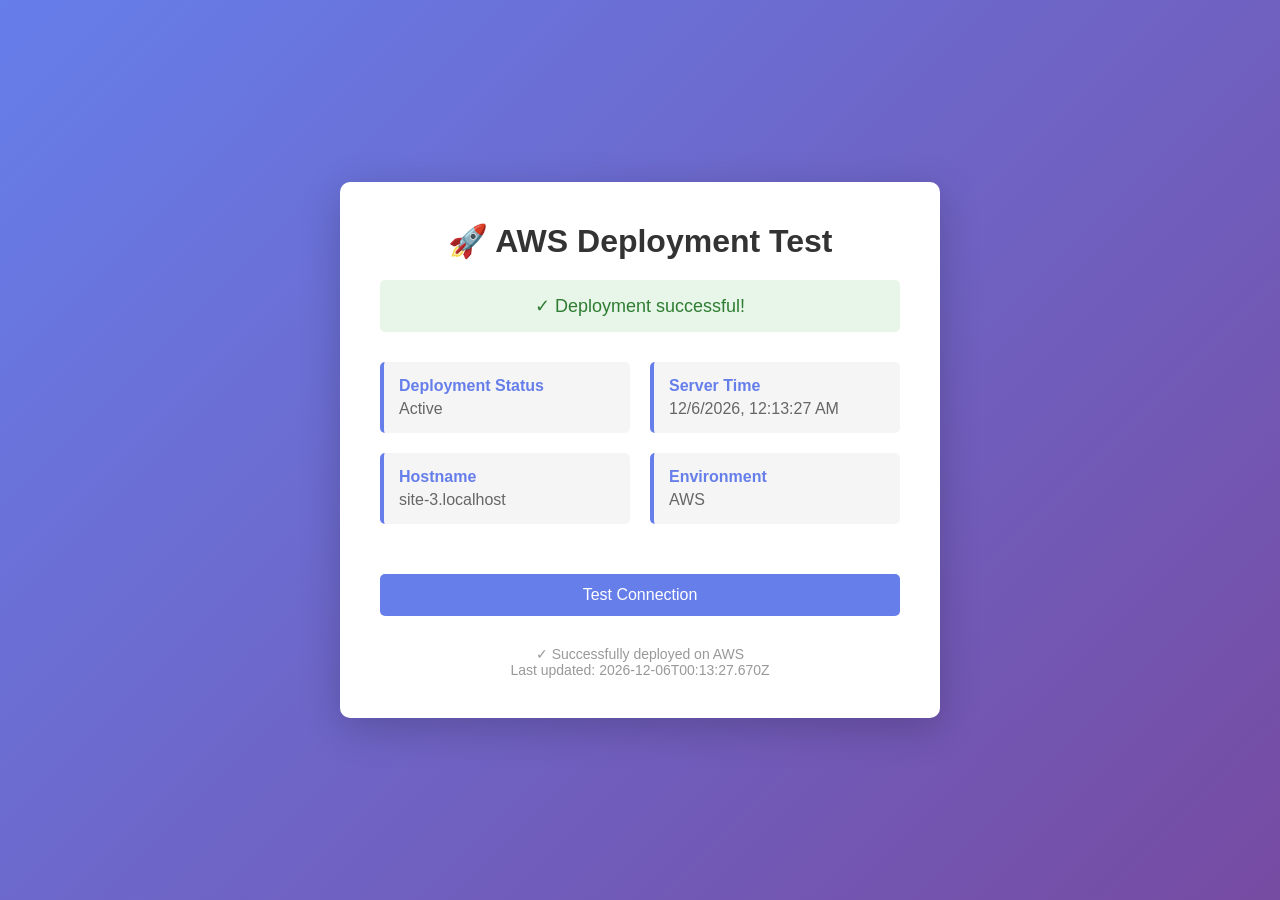
==== test.html @ 5c46edf9 "Added a test deployment page" ====
<!DOCTYPE html>
<html lang="en">
<head>
    <meta charset="UTF-8">
    <meta name="viewport" content="width=device-width, initial-scale=1.0">
    <title>AWS Deployment Test</title>
    <style>
        * {
            margin: 0;
            padding: 0;
            box-sizing: border-box;
        }
        
        body {
            font-family: -apple-system, BlinkMacSystemFont, 'Segoe UI', Roboto, Oxygen, Ubuntu, Cantarell, sans-serif;
            background: linear-gradient(135deg, #667eea 0%, #764ba2 100%);
            min-height: 100vh;
            display: flex;
            justify-content: center;
            align-items: center;
            padding: 20px;
        }
        
        .container {
            background: white;
            border-radius: 10px;
            box-shadow: 0 10px 40px rgba(0, 0, 0, 0.2);
            padding: 40px;
            max-width: 600px;
            width: 100%;
        }
        
        h1 {
            color: #333;
            margin-bottom: 10px;
            text-align: center;
        }
        
        .status {
            text-align: center;
            font-size: 18px;
            margin: 20px 0;
            padding: 15px;
            border-radius: 5px;
            background: #e8f5e9;
            color: #2e7d32;
        }
        
        .status.error {
            background: #ffebee;
            color: #c62828;
        }
        
        .info-grid {
            display: grid;
            grid-template-columns: 1fr 1fr;
            gap: 20px;
            margin: 30px 0;
        }
        
        .info-card {
            background: #f5f5f5;
            padding: 15px;
            border-radius: 5px;
            border-left: 4px solid #667eea;
        }
        
        .info-card label {
            font-weight: bold;
            color: #667eea;
            display: block;
            margin-bottom: 5px;
        }
        
        .info-card p {
            color: #666;
            word-break: break-all;
        }
        
        button {
            background: #667eea;
            color: white;
            border: none;
            padding: 12px 30px;
            border-radius: 5px;
            cursor: pointer;
            font-size: 16px;
            transition: background 0.3s;
            width: 100%;
            margin-top: 20px;
        }
        
        button:hover {
            background: #764ba2;
        }
        
        .footer {
            text-align: center;
            margin-top: 30px;
            color: #999;
            font-size: 14px;
        }
    </style>
</head>
<body>
    <div class="container">
        <h1>🚀 AWS Deployment Test</h1>
        <div class="status" id="status">Checking deployment status...</div>
        
        <div class="info-grid">
            <div class="info-card">
                <label>Deployment Status</label>
                <p id="deploymentStatus">Checking...</p>
            </div>
            <div class="info-card">
                <label>Server Time</label>
                <p id="serverTime">Loading...</p>
            </div>
            <div class="info-card">
                <label>Hostname</label>
                <p id="hostname">Loading...</p>
            </div>
            <div class="info-card">
                <label>Environment</label>
                <p id="environment">AWS</p>
            </div>
        </div>
        
        <button onclick="testConnection()">Test Connection</button>
        <div class="footer">
            <p>✓ Successfully deployed on AWS</p>
            <p id="timestamp"></p>
        </div>
    </div>
    
    <script>
        function updateStatus() {
            const statusEl = document.getElementById('status');
            const deploymentStatusEl = document.getElementById('deploymentStatus');
            const serverTimeEl = document.getElementById('serverTime');
            const hostnameEl = document.getElementById('hostname');
            const timestampEl = document.getElementById('timestamp');
            
            const now = new Date();
            serverTimeEl.textContent = now.toLocaleString();
            hostnameEl.textContent = window.location.hostname || 'localhost';
            timestampEl.textContent = `Last updated: ${now.toISOString()}`;
            
            statusEl.textContent = '✓ Deployment successful!';
            statusEl.classList.remove('error');
            deploymentStatusEl.textContent = 'Active';
        }
        
        function testConnection() {
            const statusEl = document.getElementById('status');
            statusEl.textContent = 'Testing connection...';
            
            setTimeout(() => {
                statusEl.textContent = '✓ Connection test passed!';
                statusEl.classList.remove('error');
                updateStatus();
            }, 1000);
        }
        
        window.addEventListener('load', updateStatus);
        setInterval(updateStatus, 5000);
    </script>
</body>
</html>
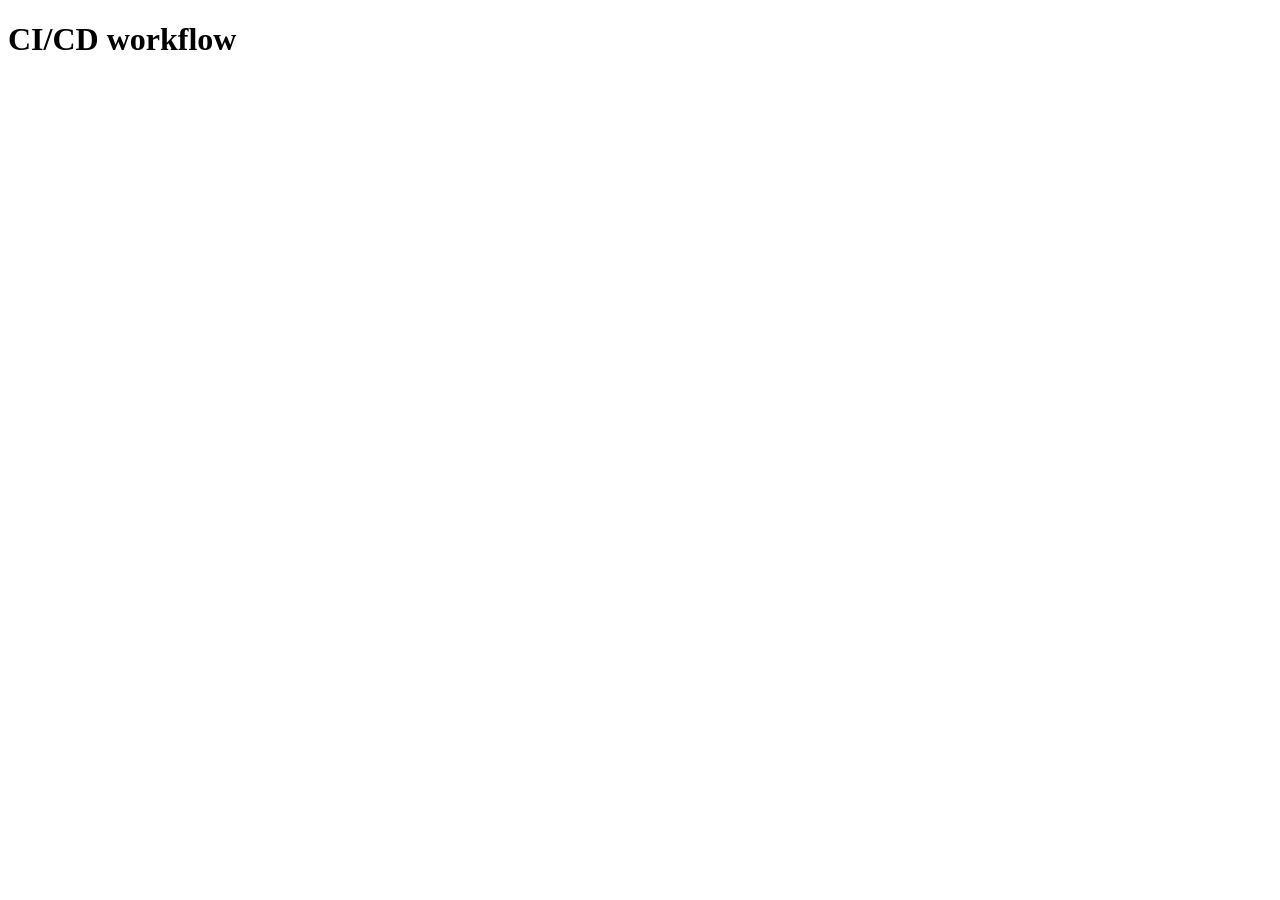
==== commit 693eb8ca: "update" ====
--- a/test.html
+++ b/test.html
@@ -3,167 +3,9 @@
 <head>
     <meta charset="UTF-8">
     <meta name="viewport" content="width=device-width, initial-scale=1.0">
-    <title>AWS Deployment Test</title>
-    <style>
-        * {
-            margin: 0;
-            padding: 0;
-            box-sizing: border-box;
-        }
-        
-        body {
-            font-family: -apple-system, BlinkMacSystemFont, 'Segoe UI', Roboto, Oxygen, Ubuntu, Cantarell, sans-serif;
-            background: linear-gradient(135deg, #667eea 0%, #764ba2 100%);
-            min-height: 100vh;
-            display: flex;
-            justify-content: center;
-            align-items: center;
-            padding: 20px;
-        }
-        
-        .container {
-            background: white;
-            border-radius: 10px;
-            box-shadow: 0 10px 40px rgba(0, 0, 0, 0.2);
-            padding: 40px;
-            max-width: 600px;
-            width: 100%;
-        }
-        
-        h1 {
-            color: #333;
-            margin-bottom: 10px;
-            text-align: center;
-        }
-        
-        .status {
-            text-align: center;
-            font-size: 18px;
-            margin: 20px 0;
-            padding: 15px;
-            border-radius: 5px;
-            background: #e8f5e9;
-            color: #2e7d32;
-        }
-        
-        .status.error {
-            background: #ffebee;
-            color: #c62828;
-        }
-        
-        .info-grid {
-            display: grid;
-            grid-template-columns: 1fr 1fr;
-            gap: 20px;
-            margin: 30px 0;
-        }
-        
-        .info-card {
-            background: #f5f5f5;
-            padding: 15px;
-            border-radius: 5px;
-            border-left: 4px solid #667eea;
-        }
-        
-        .info-card label {
-            font-weight: bold;
-            color: #667eea;
-            display: block;
-            margin-bottom: 5px;
-        }
-        
-        .info-card p {
-            color: #666;
-            word-break: break-all;
-        }
-        
-        button {
-            background: #667eea;
-            color: white;
-            border: none;
-            padding: 12px 30px;
-            border-radius: 5px;
-            cursor: pointer;
-            font-size: 16px;
-            transition: background 0.3s;
-            width: 100%;
-            margin-top: 20px;
-        }
-        
-        button:hover {
-            background: #764ba2;
-        }
-        
-        .footer {
-            text-align: center;
-            margin-top: 30px;
-            color: #999;
-            font-size: 14px;
-        }
-    </style>
+    <title>CI/CD workflow</title>
 </head>
 <body>
-    <div class="container">
-        <h1>🚀 AWS Deployment Test</h1>
-        <div class="status" id="status">Checking deployment status...</div>
-        
-        <div class="info-grid">
-            <div class="info-card">
-                <label>Deployment Status</label>
-                <p id="deploymentStatus">Checking...</p>
-            </div>
-            <div class="info-card">
-                <label>Server Time</label>
-                <p id="serverTime">Loading...</p>
-            </div>
-            <div class="info-card">
-                <label>Hostname</label>
-                <p id="hostname">Loading...</p>
-            </div>
-            <div class="info-card">
-                <label>Environment</label>
-                <p id="environment">AWS</p>
-            </div>
-        </div>
-        
-        <button onclick="testConnection()">Test Connection</button>
-        <div class="footer">
-            <p>✓ Successfully deployed on AWS</p>
-            <p id="timestamp"></p>
-        </div>
-    </div>
-    
-    <script>
-        function updateStatus() {
-            const statusEl = document.getElementById('status');
-            const deploymentStatusEl = document.getElementById('deploymentStatus');
-            const serverTimeEl = document.getElementById('serverTime');
-            const hostnameEl = document.getElementById('hostname');
-            const timestampEl = document.getElementById('timestamp');
-            
-            const now = new Date();
-            serverTimeEl.textContent = now.toLocaleString();
-            hostnameEl.textContent = window.location.hostname || 'localhost';
-            timestampEl.textContent = `Last updated: ${now.toISOString()}`;
-            
-            statusEl.textContent = '✓ Deployment successful!';
-            statusEl.classList.remove('error');
-            deploymentStatusEl.textContent = 'Active';
-        }
-        
-        function testConnection() {
-            const statusEl = document.getElementById('status');
-            statusEl.textContent = 'Testing connection...';
-            
-            setTimeout(() => {
-                statusEl.textContent = '✓ Connection test passed!';
-                statusEl.classList.remove('error');
-                updateStatus();
-            }, 1000);
-        }
-        
-        window.addEventListener('load', updateStatus);
-        setInterval(updateStatus, 5000);
-    </script>
+    <h1>CI/CD workflow</h1>
 </body>
 </html>
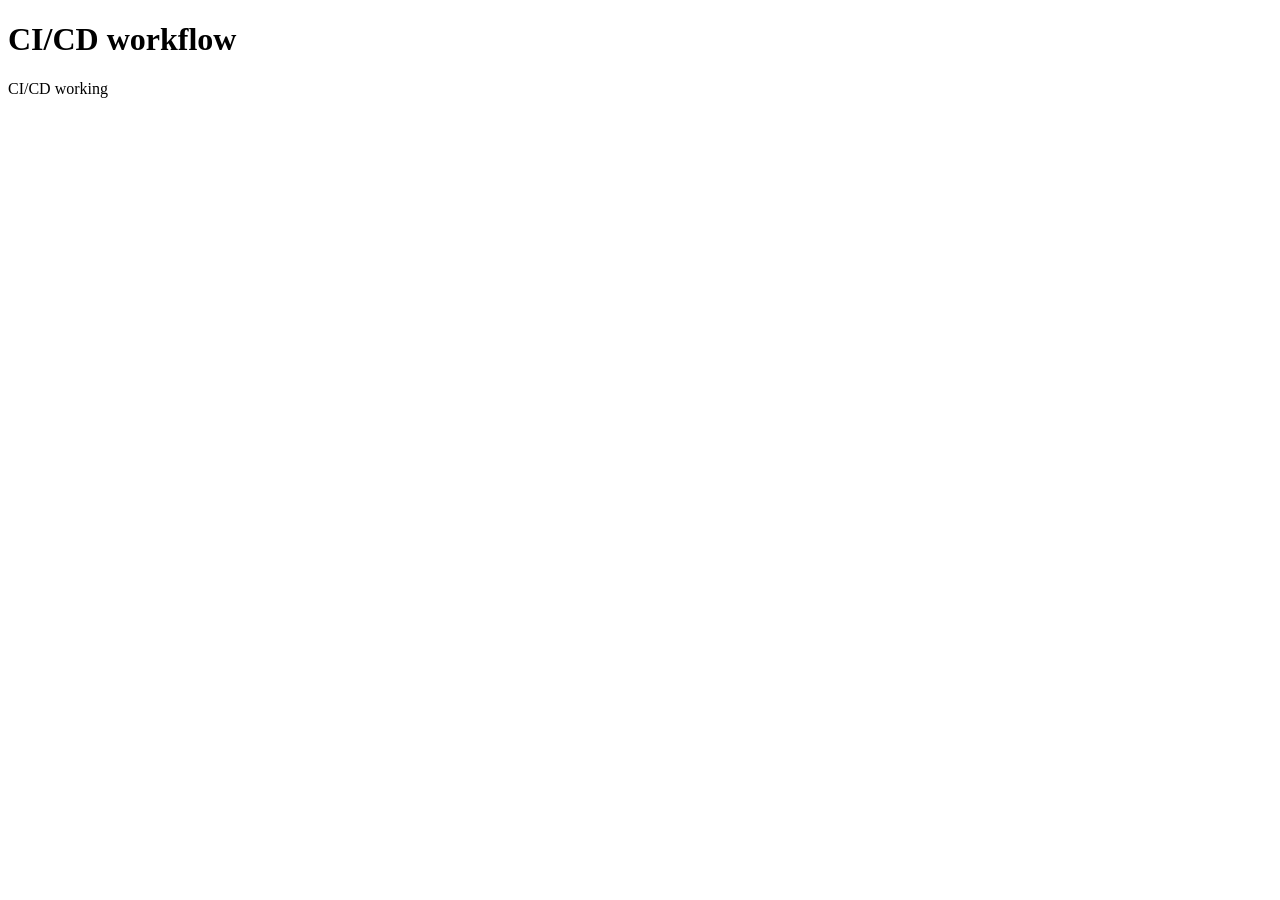
==== commit 16c3e920: "test deploy" ====
--- a/test.html
+++ b/test.html
@@ -8,4 +8,4 @@
 <body>
     <h1>CI/CD workflow</h1>
 </body>
-</html>+</html>CI/CD working
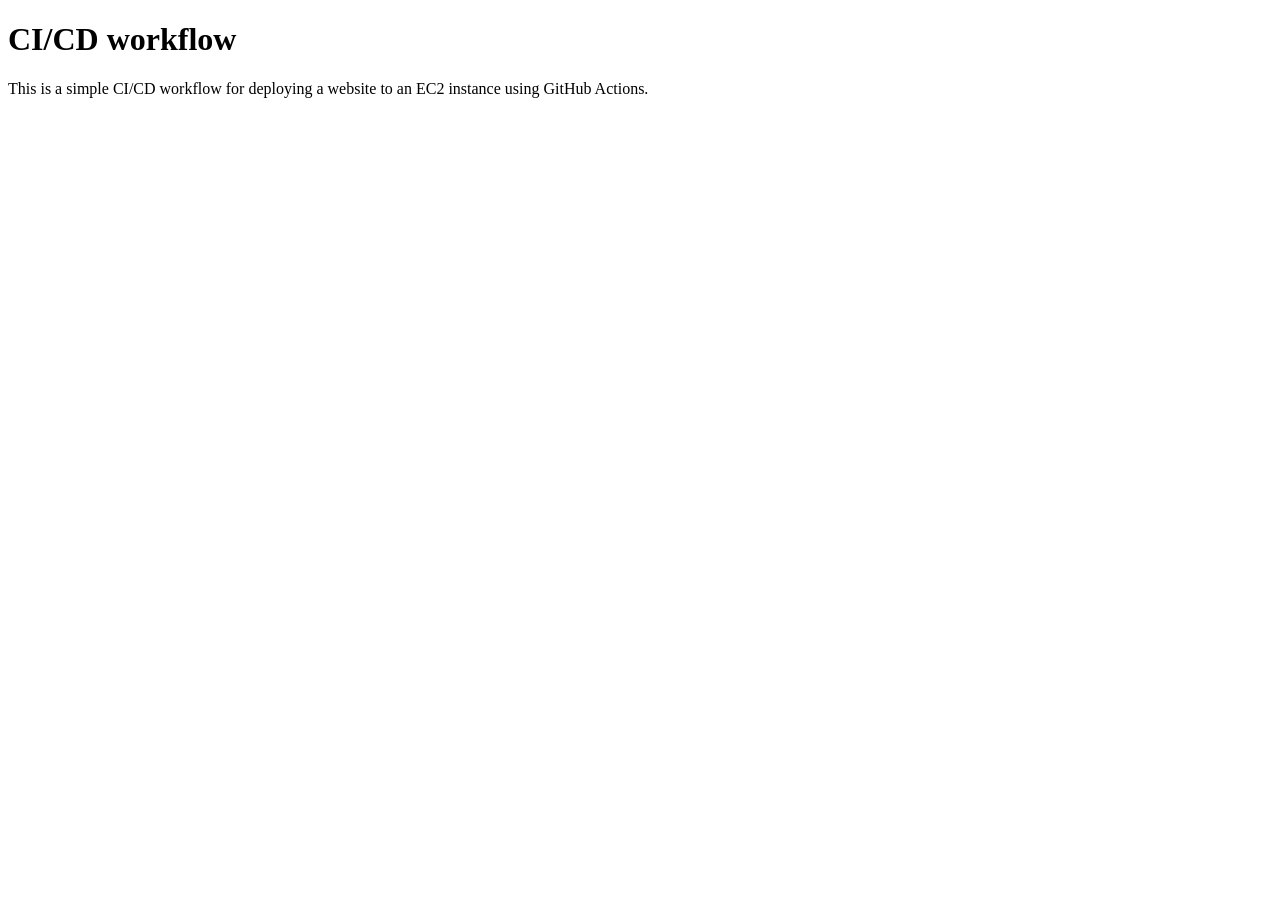
==== commit a9d4ba67: "Updated test.html" ====
--- a/test.html
+++ b/test.html
@@ -7,5 +7,6 @@
 </head>
 <body>
     <h1>CI/CD workflow</h1>
+    <p>This is a simple CI/CD workflow for deploying a website to an EC2 instance using GitHub Actions.</p>
 </body>
-</html>CI/CD working
+</html>
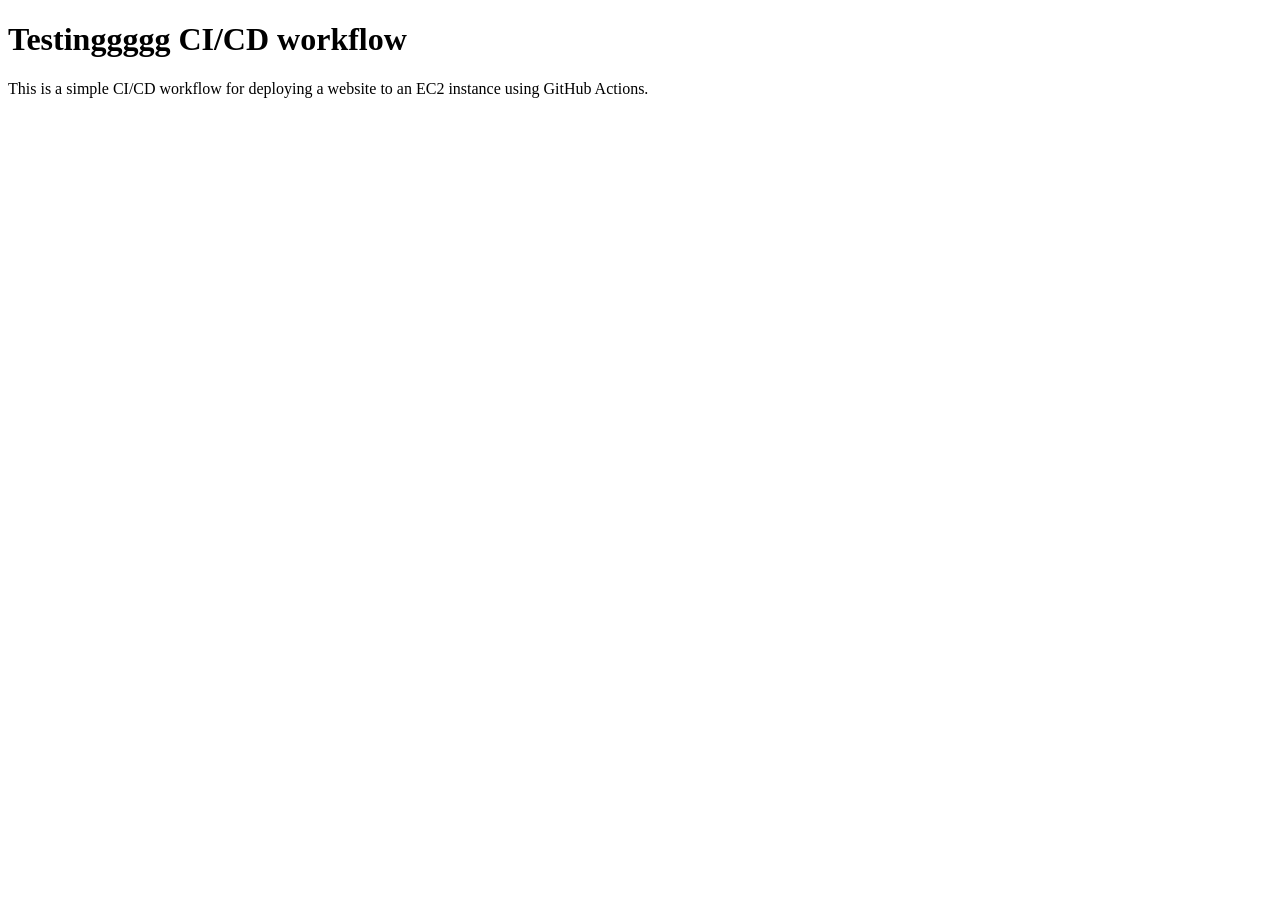
==== commit e0551772: "Test CI/CD change" ====
--- a/test.html
+++ b/test.html
@@ -6,7 +6,7 @@
     <title>CI/CD workflow</title>
 </head>
 <body>
-    <h1>CI/CD workflow</h1>
+    <h1>Testinggggg CI/CD workflow</h1>
     <p>This is a simple CI/CD workflow for deploying a website to an EC2 instance using GitHub Actions.</p>
 </body>
 </html>
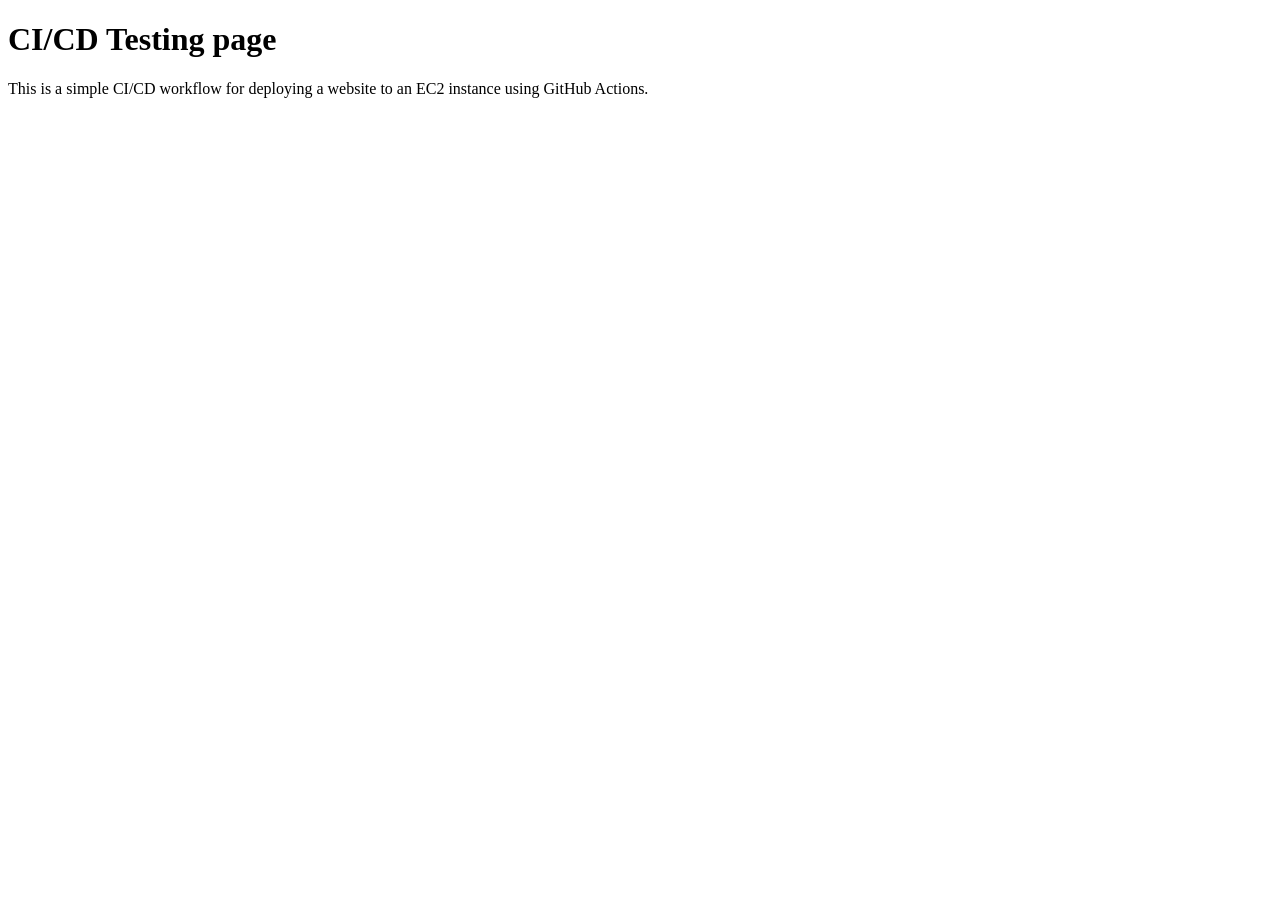
==== commit 4713a167: "Updated Test page" ====
--- a/test.html
+++ b/test.html
@@ -6,7 +6,7 @@
     <title>CI/CD workflow</title>
 </head>
 <body>
-    <h1>Testinggggg CI/CD workflow</h1>
+    <h1>CI/CD  Testing page</h1>
     <p>This is a simple CI/CD workflow for deploying a website to an EC2 instance using GitHub Actions.</p>
 </body>
 </html>
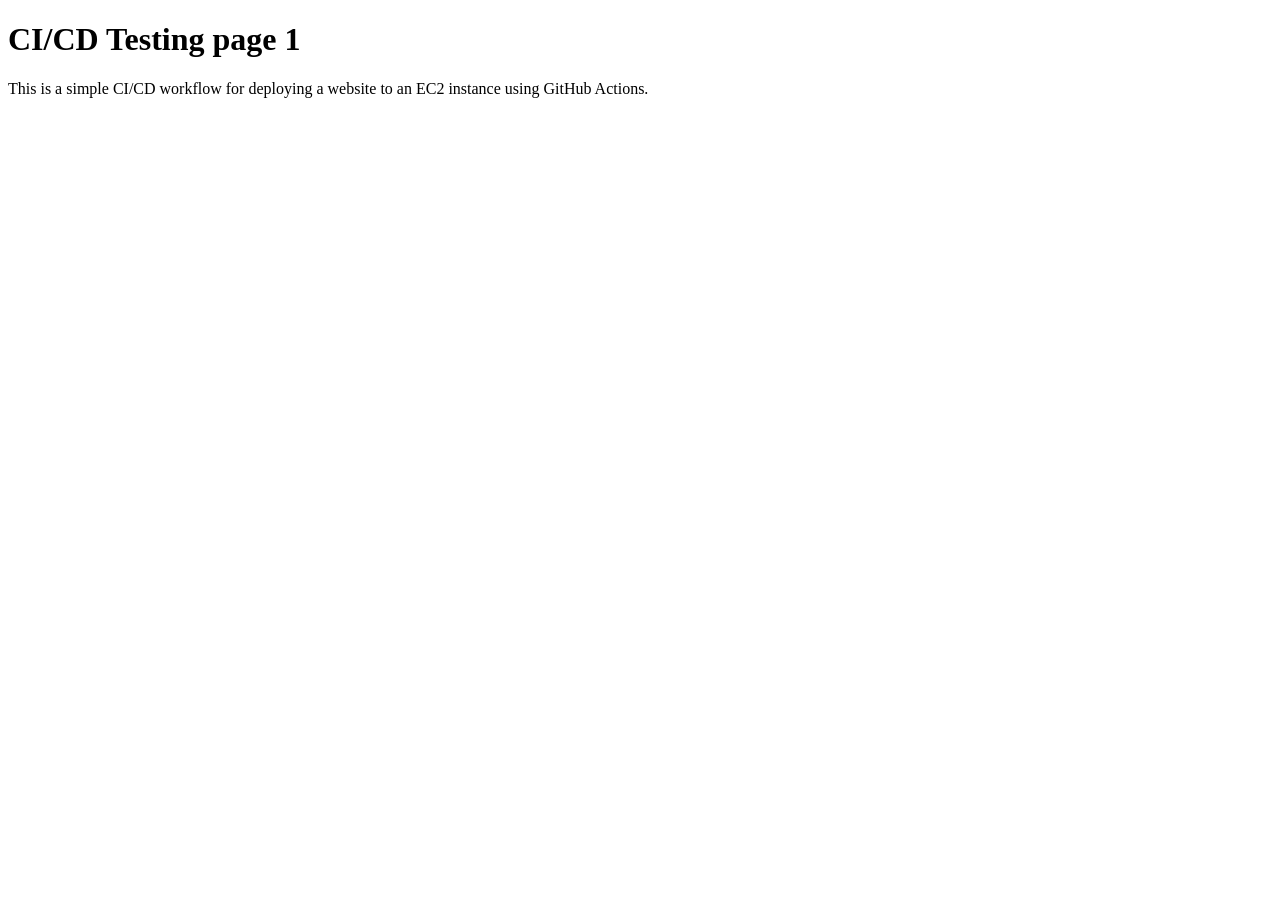
==== commit d5eaa079: "Updated test page with 1" ====
--- a/test.html
+++ b/test.html
@@ -6,7 +6,7 @@
     <title>CI/CD workflow</title>
 </head>
 <body>
-    <h1>CI/CD  Testing page</h1>
+    <h1>CI/CD  Testing page 1</h1>
     <p>This is a simple CI/CD workflow for deploying a website to an EC2 instance using GitHub Actions.</p>
 </body>
 </html>
